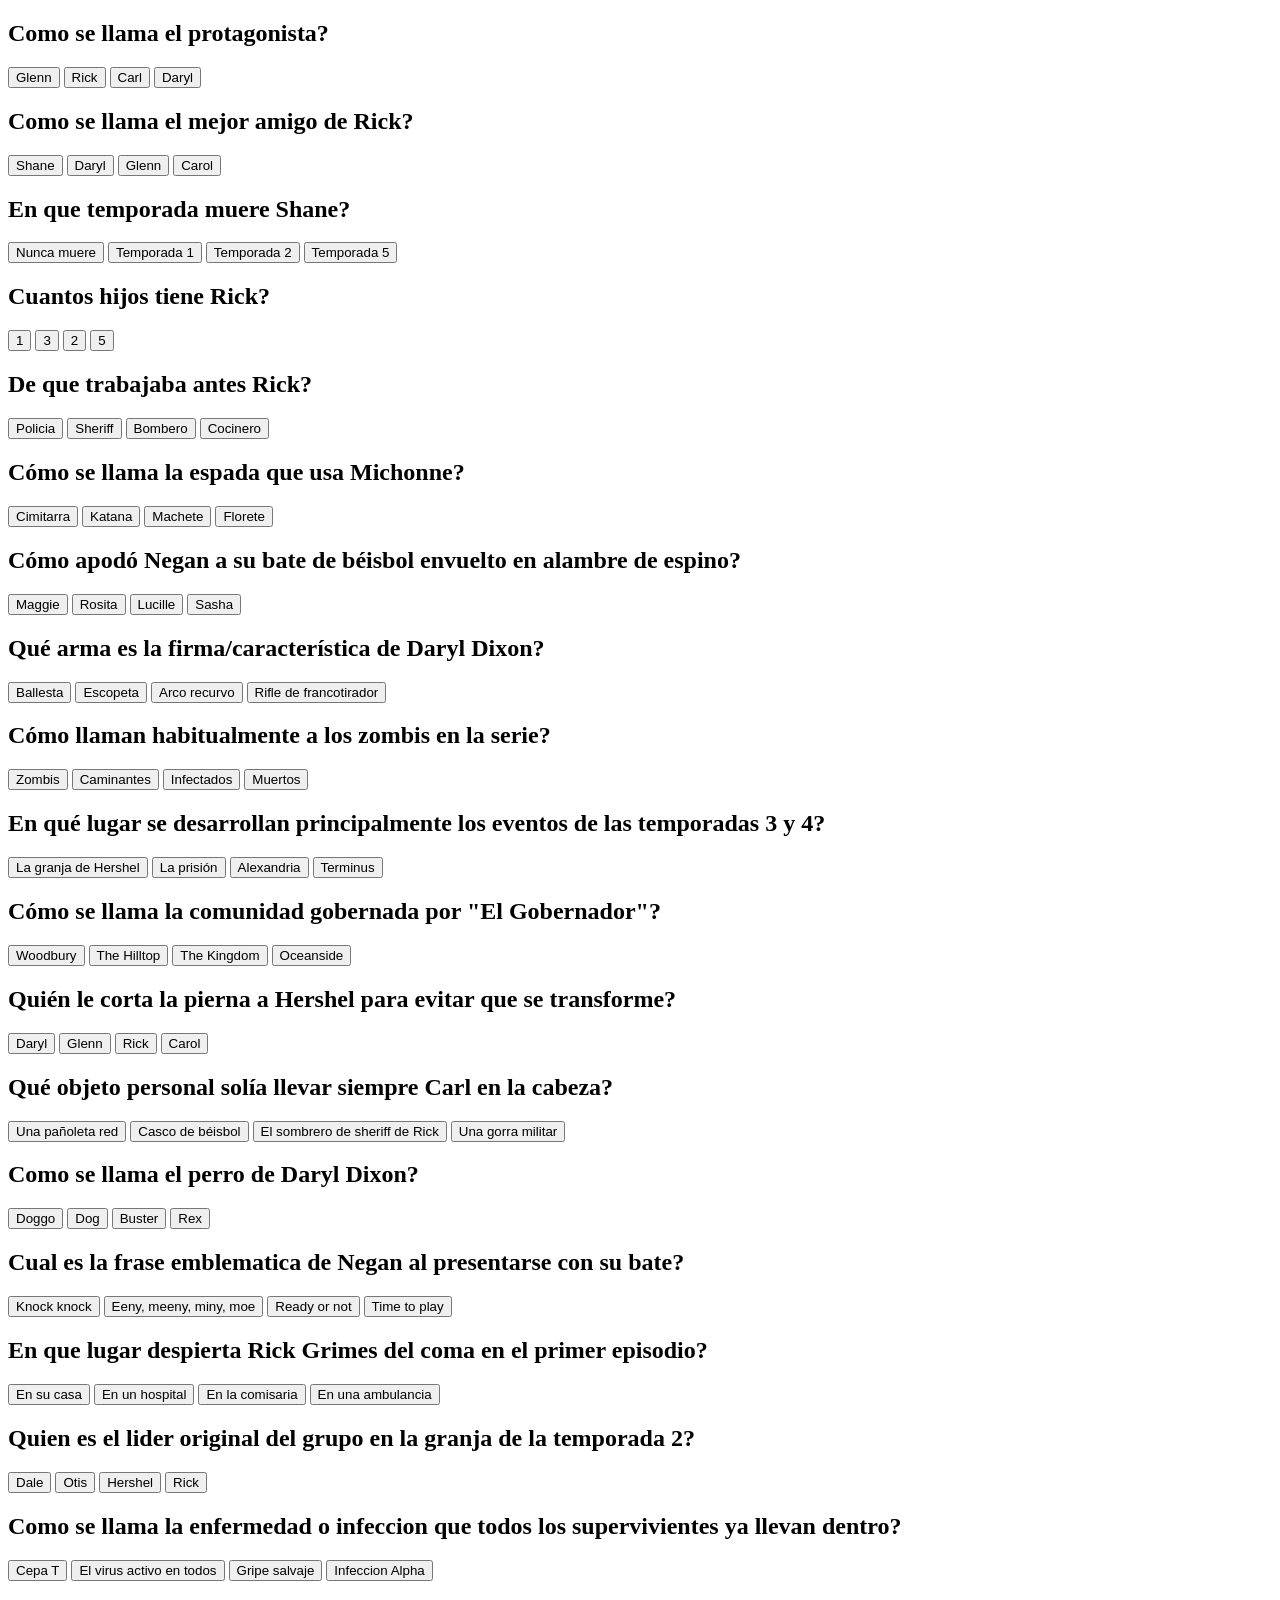
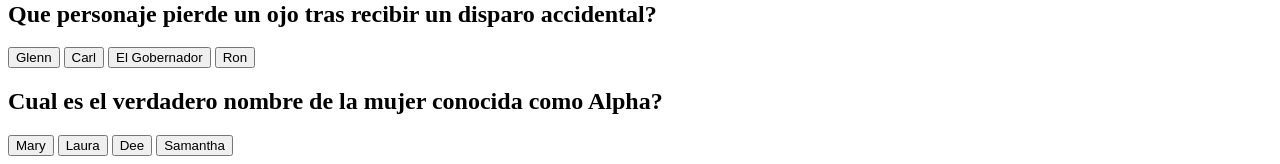
==== index.html @ d29abee8 "actuaizacion" ====
<!DOCTYPE html>
<html>
<head>
  <meta charset="UTF-8">
  <title>Trivia Simple</title>
</head>
<body>

<h2>Como se llama el protagonista?</h2>
<button onclick="responder(false)">Glenn</button>
<button onclick="responder(true)">Rick</button>
<button onclick="responder(false)">Carl</button>
<button onclick="responder(false)">Daryl</button>
<script src="furulando.js"></script>

<h2>Como se llama el mejor amigo de Rick?</h2>
<button onclick="responder(true)">Shane</button>
<button onclick="responder(false)">Daryl</button>
<button onclick="responder(false)">Glenn</button>
<button onclick="responder(false)">Carol</button>

<h2>En que temporada muere Shane?</h2>
<button onclick="responder(false)">Nunca muere</button>
<button onclick="responder(false)">Temporada 1</button>
<button onclick="responder(true)">Temporada 2</button>
<button onclick="responder(false)">Temporada 5</button>

<h2>Cuantos hijos tiene Rick?</h2>
<button onclick="responder(false)">1</button>
<button onclick="responder(true)">3</button>
<button onclick="responder(false)">2</button>
<button onclick="responder(false)">5</button>

<h2>De que trabajaba antes Rick?</h2>
<button onclick="responder(false)">Policia</button>
<button onclick="responder(true)">Sheriff</button>
<button onclick="responder(false)">Bombero</button>
<button onclick="responder(false)">Cocinero</button>

<h2>Cómo se llama la espada que usa Michonne?</h2>
<button onclick="responder(false)">Cimitarra</button>
<button onclick="responder(true)">Katana</button>
<button onclick="responder(false)">Machete</button>
<button onclick="responder(false)">Florete</button>

<h2>Cómo apodó Negan a su bate de béisbol envuelto en alambre de espino?</h2>
<button onclick="responder(false)">Maggie</button>
<button onclick="responder(false)">Rosita</button>
<button onclick="responder(true)">Lucille</button>
<button onclick="responder(false)">Sasha</button>

<h2>Qué arma es la firma/característica de Daryl Dixon?</h2>
<button onclick="responder(true)">Ballesta</button>
<button onclick="responder(false)">Escopeta</button>
<button onclick="responder(false)">Arco recurvo</button>
<button onclick="responder(false)">Rifle de francotirador</button>

<h2>Cómo llaman habitualmente a los zombis en la serie?</h2>
<button onclick="responder(false)">Zombis</button>
<button onclick="responder(true)">Caminantes</button>
<button onclick="responder(false)">Infectados</button>
<button onclick="responder(false)">Muertos</button>

<h2>En qué lugar se desarrollan principalmente los eventos de las temporadas 3 y 4?</h2>
<button onclick="responder(false)">La granja de Hershel</button>
<button onclick="responder(true)">La prisión</button>
<button onclick="responder(false)">Alexandria</button>
<button onclick="responder(false)">Terminus</button>

<h2>Cómo se llama la comunidad gobernada por "El Gobernador"?</h2>
<button onclick="responder(true)">Woodbury</button>
<button onclick="responder(false)">The Hilltop</button>
<button onclick="responder(false)">The Kingdom</button>
<button onclick="responder(false)">Oceanside</button>

<h2>Quién le corta la pierna a Hershel para evitar que se transforme?</h2>
<button onclick="responder(false)">Daryl</button>
<button onclick="responder(false)">Glenn</button>
<button onclick="responder(true)">Rick</button>
<button onclick="responder(false)">Carol</button>

<h2>Qué objeto personal solía llevar siempre Carl en la cabeza?</h2>
<button onclick="responder(false)">Una pañoleta red</button>
<button onclick="responder(false)">Casco de béisbol</button>
<button onclick="responder(true)">El sombrero de sheriff de Rick</button>
<button onclick="responder(false)">Una gorra militar</button>

<h2>Como se llama el perro de Daryl Dixon?</h2>
<button onclick="responder(false)">Doggo</button>
<button onclick="responder(true)">Dog</button>
<button onclick="responder(false)">Buster</button>
<button onclick="responder(false)">Rex</button>

<h2>Cual es la frase emblematica de Negan al presentarse con su bate?</h2>
<button onclick="responder(false)">Knock knock</button>
<button onclick="responder(true)">Eeny, meeny, miny, moe</button>
<button onclick="responder(false)">Ready or not</button>
<button onclick="responder(false)">Time to play</button>

<h2>En que lugar despierta Rick Grimes del coma en el primer episodio?</h2>
<button onclick="responder(false)">En su casa</button>
<button onclick="responder(true)">En un hospital</button>
<button onclick="responder(false)">En la comisaria</button>
<button onclick="responder(false)">En una ambulancia</button>

<h2>Quien es el lider original del grupo en la granja de la temporada 2?</h2>
<button onclick="responder(false)">Dale</button>
<button onclick="responder(false)">Otis</button>
<button onclick="responder(true)">Hershel</button>
<button onclick="responder(false)">Rick</button>

<h2>Como se llama la enfermedad o infeccion que todos los supervivientes ya llevan dentro?</h2>
<button onclick="responder(false)">Cepa T</button>
<button onclick="responder(true)">El virus activo en todos</button>
<button onclick="responder(false)">Gripe salvaje</button>
<button onclick="responder(false)">Infeccion Alpha</button>

<h2>Que personaje pierde un ojo tras recibir un disparo accidental?</h2>
<button onclick="responder(false)">Glenn</button>
<button onclick="responder(true)">Carl</button>
<button onclick="responder(false)">El Gobernador</button>
<button onclick="responder(false)">Ron</button>

<h2>Cual es el verdadero nombre de la mujer conocida como Alpha?</h2>
<button onclick="responder(false)">Mary</button>
<button onclick="responder(false)">Laura</button>
<button onclick="responder(true)">Dee</button>
<button onclick="responder(false)">Samantha</button>

</body>
</html>
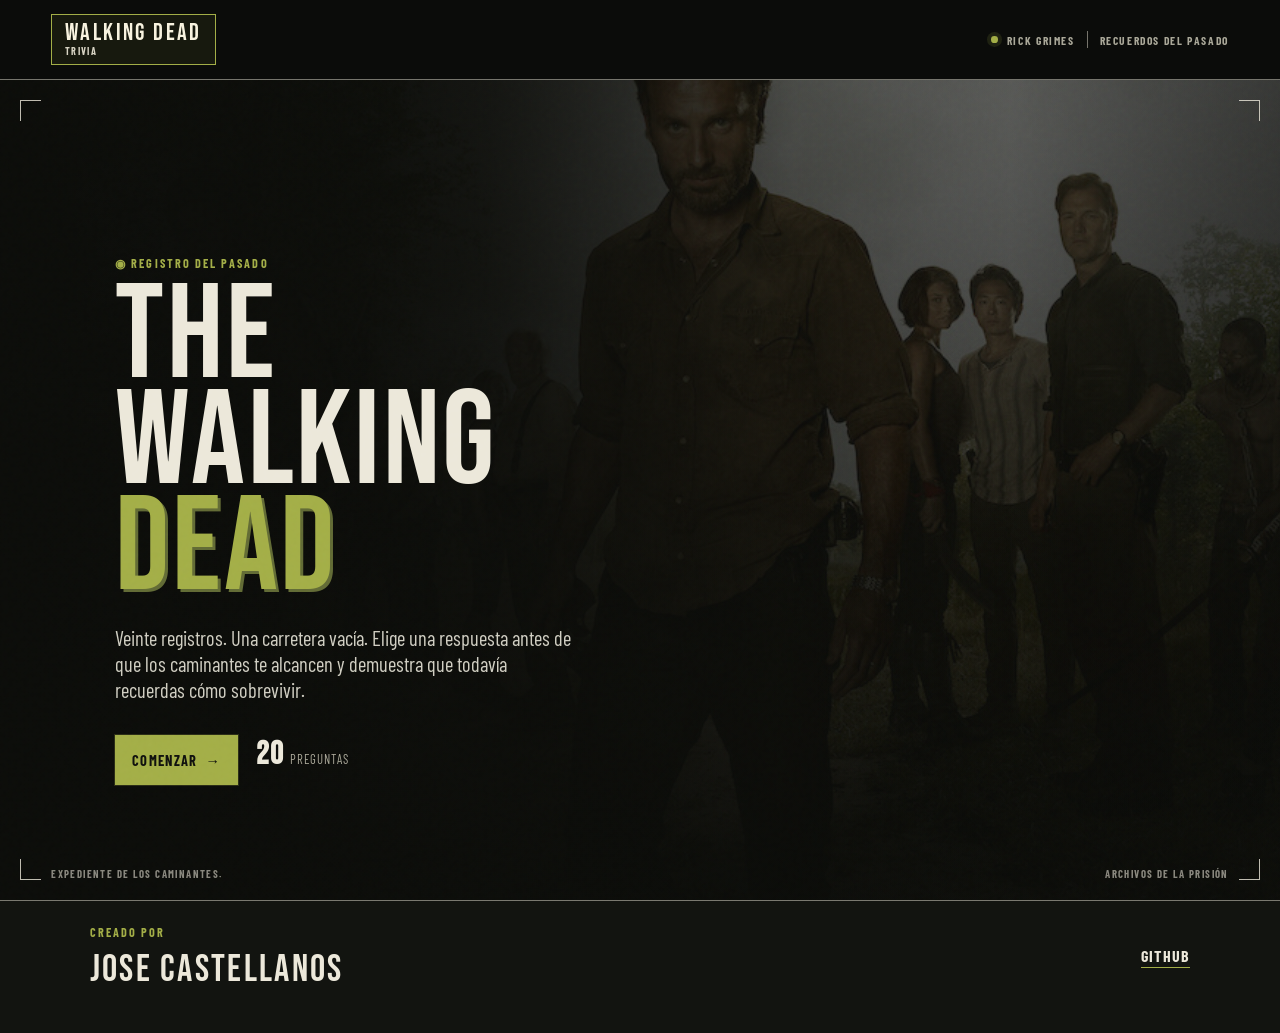
==== commit 8d02392d: "twd" ====
--- a/index.html
+++ b/index.html
@@ -1,131 +1,95 @@
-<!DOCTYPE html>
-<html>
-<head>
-  <meta charset="UTF-8">
-  <title>Trivia Simple</title>
-</head>
-<body>
+<!-- Design note: Archivo de supervivencia — experiencia oscura, editorial y táctica. -->
+<!doctype html>
+<html lang="es">
+  <head>
+    <meta charset="UTF-8" />
+    <meta name="viewport" content="width=device-width, initial-scale=1.0" />
+    <meta name="theme-color" content="#10110e" />
+    <meta name="description" content="Trivia interactiva inspirada en The Walking Dead." />
+    <link rel="preconnect" href="https://fonts.googleapis.com" />
+    <link rel="preconnect" href="https://fonts.gstatic.com" crossorigin />
+    <link href="https://fonts.googleapis.com/css2?family=Barlow+Condensed:ital,wght@0,400;0,500;0,600;0,700;1,500&family=Bebas+Neue&display=swap" rel="stylesheet" />
+    <link rel="stylesheet" href="styles.css" />
+    <title>Walking Dead Trivia</title>
+  </head>
+  <body>
+    <div class="grain" aria-hidden="true"></div>
+    <header class="topbar">
+      <button class="brand" type="button" data-action="home" aria-label="Volver a la portada">
+        <span><strong>Walking Dead</strong><small>Trivia</small></span>
+      </button>
+      <p class="signal"><i></i> Rick grimes<b></b>recuerdos del pasado</p>
+    </header>
 
-<h2>Como se llama el protagonista?</h2>
-<button onclick="responder(false)">Glenn</button>
-<button onclick="responder(true)">Rick</button>
-<button onclick="responder(false)">Carl</button>
-<button onclick="responder(false)">Daryl</button>
-<script src="furulando.js"></script>
+    <main>
+      <section id="intro" class="screen hero-screen" aria-labelledby="intro-title">
+        <!-- IMAGEN PRINCIPAL DEL INICIO: assets/img/covers/hero.jpg -->
+        <div class="hero-photo" aria-hidden="true"></div>
+        <div class="hero-overlay" aria-hidden="true"></div>
+        <div class="corner corner--tl" aria-hidden="true"></div><div class="corner corner--tr" aria-hidden="true"></div>
+        <div class="corner corner--bl" aria-hidden="true"></div><div class="corner corner--br" aria-hidden="true"></div>
+        <div class="hero-content">
+          <p class="eyebrow">◉ registro del pasado </p>
+          <h1 id="intro-title">The walking<br /><em>Dead</em></h1>
+          <p class="hero-copy">Veinte registros. Una carretera vacía. Elige una respuesta antes de que los caminantes te alcancen y demuestra que todavía recuerdas cómo sobrevivir.</p>
+          <div class="hero-actions">
+            <button class="button button--primary" type="button" data-action="start">Comenzar<span>→</span></button>
+            <p><b>20</b>preguntas</p>
+          </div>
+        </div>
+        <footer class="hero-footer"><span>Expediente de los Caminantes.</span><span>Archivos de la Prisión</span></footer>
+      </section>
 
-<h2>Como se llama el mejor amigo de Rick?</h2>
-<button onclick="responder(true)">Shane</button>
-<button onclick="responder(false)">Daryl</button>
-<button onclick="responder(false)">Glenn</button>
-<button onclick="responder(false)">Carol</button>
+      <section id="quiz" class="screen quiz-screen is-hidden" aria-live="polite" aria-labelledby="question-title">
+        <div class="progress-bar"><span>Bloque de preguntas</span><div><i id="progress-fill"></i></div><b id="progress-label">01 / 20</b></div>
+        <div class="quiz-layout">
+          <aside class="record"><span>Registro</span><b id="record-number">01</b><small>De 20</small></aside>
+          <div class="quiz-stage">
+            <div class="question-meta"><p class="eyebrow">◉ Identidad confirmada</p><p id="timer" class="timer">◷ <b>30</b></p></div>
+            <h2 id="question-title">Cargando registro...</h2>
+            <p class="instruction">Elige correctamente, si te equivocas los caminantes te alcanzarán.</p>
+            <div id="answers" class="answers"></div>
+            <div id="feedback" class="feedback is-hidden" role="status"></div>
+          </div>
+        </div>
+      </section>
 
-<h2>En que temporada muere Shane?</h2>
-<button onclick="responder(false)">Nunca muere</button>
-<button onclick="responder(false)">Temporada 1</button>
-<button onclick="responder(true)">Temporada 2</button>
-<button onclick="responder(false)">Temporada 5</button>
+      <section id="results" class="screen results-screen is-hidden" aria-labelledby="results-title">
+        <!-- IMAGEN DE RESULTADOS: assets/img/covers/results.jpg -->
+        <div class="results-photo" aria-hidden="true"></div>
+        <div class="results-overlay" aria-hidden="true"></div>
+        <div class="results-summary">
+          <p class="eyebrow">◉ Expediente cerrado</p>
+          <h2 id="results-title">Resultado<br /><em>registrado.</em></h2>
+          <p id="result-message" class="result-message"></p>
+          <p class="result-score"><b id="final-score">0</b><span> / 20</span></p>
+          <button class="button button--primary" type="button" data-action="start">Jugar de nuevo <span>↻</span></button>
+        </div>
+        <article class="report-card" aria-label="Tabla de puntos">
+          <header><strong>Tabla de puntos</strong><small>Resumen de ruta</small></header>
+          <dl>
+            <div><dt>Respuestas correctas</dt><dd id="correct-count" class="olive">0</dd></div>
+            <div><dt>Intentos incorrectos</dt><dd id="wrong-count" class="rust">0</dd></div>
+            <div><dt>Precisión de ruta</dt><dd id="accuracy">0%</dd></div>
+            <div><dt>Clasificación</dt><dd id="rank">Recluta</dd></div>
+          </dl>
+        </article>
+      </section>
 
-<h2>Cuantos hijos tiene Rick?</h2>
-<button onclick="responder(false)">1</button>
-<button onclick="responder(true)">3</button>
-<button onclick="responder(false)">2</button>
-<button onclick="responder(false)">5</button>
+ 
 
-<h2>De que trabajaba antes Rick?</h2>
-<button onclick="responder(false)">Policia</button>
-<button onclick="responder(true)">Sheriff</button>
-<button onclick="responder(false)">Bombero</button>
-<button onclick="responder(false)">Cocinero</button>
+    <footer class="site-footer">
+      <div class="site-footer__inner">
+        <div>
+          <p class="eyebrow">Creado por</p>
+          <h3>Jose Castellanos</h3>
+        </div>
+        <div class="site-footer__links">
+          <a href="https://github.com/joseckim" target="_blank" rel="noreferrer">GitHub</a>
+        </div>
+      </div>
+    </footer>
 
-<h2>Cómo se llama la espada que usa Michonne?</h2>
-<button onclick="responder(false)">Cimitarra</button>
-<button onclick="responder(true)">Katana</button>
-<button onclick="responder(false)">Machete</button>
-<button onclick="responder(false)">Florete</button>
-
-<h2>Cómo apodó Negan a su bate de béisbol envuelto en alambre de espino?</h2>
-<button onclick="responder(false)">Maggie</button>
-<button onclick="responder(false)">Rosita</button>
-<button onclick="responder(true)">Lucille</button>
-<button onclick="responder(false)">Sasha</button>
-
-<h2>Qué arma es la firma/característica de Daryl Dixon?</h2>
-<button onclick="responder(true)">Ballesta</button>
-<button onclick="responder(false)">Escopeta</button>
-<button onclick="responder(false)">Arco recurvo</button>
-<button onclick="responder(false)">Rifle de francotirador</button>
-
-<h2>Cómo llaman habitualmente a los zombis en la serie?</h2>
-<button onclick="responder(false)">Zombis</button>
-<button onclick="responder(true)">Caminantes</button>
-<button onclick="responder(false)">Infectados</button>
-<button onclick="responder(false)">Muertos</button>
-
-<h2>En qué lugar se desarrollan principalmente los eventos de las temporadas 3 y 4?</h2>
-<button onclick="responder(false)">La granja de Hershel</button>
-<button onclick="responder(true)">La prisión</button>
-<button onclick="responder(false)">Alexandria</button>
-<button onclick="responder(false)">Terminus</button>
-
-<h2>Cómo se llama la comunidad gobernada por "El Gobernador"?</h2>
-<button onclick="responder(true)">Woodbury</button>
-<button onclick="responder(false)">The Hilltop</button>
-<button onclick="responder(false)">The Kingdom</button>
-<button onclick="responder(false)">Oceanside</button>
-
-<h2>Quién le corta la pierna a Hershel para evitar que se transforme?</h2>
-<button onclick="responder(false)">Daryl</button>
-<button onclick="responder(false)">Glenn</button>
-<button onclick="responder(true)">Rick</button>
-<button onclick="responder(false)">Carol</button>
-
-<h2>Qué objeto personal solía llevar siempre Carl en la cabeza?</h2>
-<button onclick="responder(false)">Una pañoleta red</button>
-<button onclick="responder(false)">Casco de béisbol</button>
-<button onclick="responder(true)">El sombrero de sheriff de Rick</button>
-<button onclick="responder(false)">Una gorra militar</button>
-
-<h2>Como se llama el perro de Daryl Dixon?</h2>
-<button onclick="responder(false)">Doggo</button>
-<button onclick="responder(true)">Dog</button>
-<button onclick="responder(false)">Buster</button>
-<button onclick="responder(false)">Rex</button>
-
-<h2>Cual es la frase emblematica de Negan al presentarse con su bate?</h2>
-<button onclick="responder(false)">Knock knock</button>
-<button onclick="responder(true)">Eeny, meeny, miny, moe</button>
-<button onclick="responder(false)">Ready or not</button>
-<button onclick="responder(false)">Time to play</button>
-
-<h2>En que lugar despierta Rick Grimes del coma en el primer episodio?</h2>
-<button onclick="responder(false)">En su casa</button>
-<button onclick="responder(true)">En un hospital</button>
-<button onclick="responder(false)">En la comisaria</button>
-<button onclick="responder(false)">En una ambulancia</button>
-
-<h2>Quien es el lider original del grupo en la granja de la temporada 2?</h2>
-<button onclick="responder(false)">Dale</button>
-<button onclick="responder(false)">Otis</button>
-<button onclick="responder(true)">Hershel</button>
-<button onclick="responder(false)">Rick</button>
-
-<h2>Como se llama la enfermedad o infeccion que todos los supervivientes ya llevan dentro?</h2>
-<button onclick="responder(false)">Cepa T</button>
-<button onclick="responder(true)">El virus activo en todos</button>
-<button onclick="responder(false)">Gripe salvaje</button>
-<button onclick="responder(false)">Infeccion Alpha</button>
-
-<h2>Que personaje pierde un ojo tras recibir un disparo accidental?</h2>
-<button onclick="responder(false)">Glenn</button>
-<button onclick="responder(true)">Carl</button>
-<button onclick="responder(false)">El Gobernador</button>
-<button onclick="responder(false)">Ron</button>
-
-<h2>Cual es el verdadero nombre de la mujer conocida como Alpha?</h2>
-<button onclick="responder(false)">Mary</button>
-<button onclick="responder(false)">Laura</button>
-<button onclick="responder(true)">Dee</button>
-<button onclick="responder(false)">Samantha</button>
-
-</body>
+    <script src="furulando.js"></script>
+  </body>
 </html>
--- a/styles.css
+++ b/styles.css
@@ -0,0 +1,94 @@
+/* Design note: Archivo de supervivencia — carbón, marfil, oliva de rastreo y rojo óxido. */
+:root {
+  --ink: #10110e;
+  --ink-soft: #171914;
+  --paper: #ece8da;
+  --muted: #aaa899;
+  --olive: #a3ae47;
+  --olive-deep: #626b35;
+  --rust: #b63a31;
+  --line: rgba(236, 232, 218, 0.22);
+  --line-strong: rgba(236, 232, 218, 0.48);
+  --ease: cubic-bezier(.23, 1, .32, 1);
+}
+
+* { box-sizing: border-box; }
+html { background: var(--ink); }
+body { min-width: 320px; margin: 0; color: var(--paper); font-family: "Barlow Condensed", Arial, sans-serif; background: var(--ink); overflow-x: hidden; }
+button { font: inherit; cursor: pointer; }
+button:focus-visible { outline: 2px solid var(--olive); outline-offset: 4px; }
+.is-hidden { display: none !important; }
+.grain { position: fixed; z-index: 5; inset: 0; pointer-events: none; opacity: .13; background-image: url("data:image/svg+xml,%3Csvg viewBox='0 0 200 200' xmlns='http://www.w3.org/2000/svg'%3E%3Cfilter id='n'%3E%3CfeTurbulence type='fractalNoise' baseFrequency='.9' numOctaves='3' stitchTiles='stitch'/%3E%3C/filter%3E%3Crect width='100%25' height='100%25' filter='url(%23n)' opacity='.7'/%3E%3C/svg%3E"); mix-blend-mode: soft-light; }
+
+/* =========================
+   Layout base / topbar
+   ========================= */
+.topbar { position: relative; z-index: 10; display: flex; align-items: center; justify-content: space-between; min-height: 5rem; padding: .75rem clamp(1rem, 4vw, 4rem); border-bottom: 1px solid var(--line-strong); background: rgba(11, 12, 10, .92); }
+.brand { display: flex; gap: .75rem; align-items: center; padding: .45rem .8rem; border: 1px solid var(--olive); color: var(--paper); text-align: left; background: rgba(163,174,71,.08); }
+.brand span { display: grid; gap: .08rem; text-transform: uppercase; }
+.brand strong, .brand small { font-weight: 400; letter-spacing: .1em; }
+.brand strong { font-family: "Bebas Neue", Impact, sans-serif; font-size: 1.5rem; line-height: .9; color: #f8f3df; }
+.brand small { color: #d8d4c4; font-size: .64rem; font-weight: 700; letter-spacing: .13em; }
+.signal { display: flex; gap: .55rem; align-items: center; margin: 0; color: var(--muted); font-size: .72rem; font-weight: 700; letter-spacing: .14em; text-transform: uppercase; }
+.signal i { width: .42rem; height: .42rem; border-radius: 50%; background: var(--olive); box-shadow: 0 0 0 .25rem rgba(163,174,71,.13); }
+.signal b { width: 1px; height: 1.1rem; margin: 0 .2rem; background: var(--line-strong); }
+
+.screen { animation: enter .4s var(--ease) both; }
+
+/* =========================
+   Home / hero
+   ========================= */
+.hero-screen { position: relative; display: grid; min-height: min(52rem, calc(100vh - 5rem)); isolation: isolate; overflow: hidden; background: linear-gradient(135deg, #151611 0%, #1b1d18 36%, #0f100d 100%); }
+.hero-photo, .results-photo { position: absolute; z-index: -3; inset: 0; width: 100%; height: 100%; }
+.hero-photo {
+  background:
+    linear-gradient(90deg, rgba(9,10,8,.9) 0%, rgba(9,10,8,.8) 28%, rgba(9,10,8,.25) 62%, rgba(9,10,8,.58) 100%),
+    linear-gradient(180deg, rgba(38,41,35,.35), rgba(9,10,8,.8)),
+    url("assets/img/heroes/AAAABUYCU01l0MeEjmAiIsRJDoxhExWvST109zlfcpZGE9gemn8fs_ISMaW-7TEhpJYPS_LjR_erXmEzQ2VQyfhxIz_xy7MElRfM-k1f.jpg") center/cover no-repeat;
+}
+.hero-overlay { position: absolute; z-index: -2; inset: 0; background: linear-gradient(90deg, rgba(12,13,10,.98), rgba(12,13,10,.83) 38%, rgba(12,13,10,.22) 79%, rgba(12,13,10,.38)), linear-gradient(0deg, rgba(12,13,10,.78), transparent 50%); }
+.hero-content { align-self: end; width: min(43rem, 100%); padding: clamp(3rem, 9vw, 8rem) clamp(1.25rem, 9vw, 9rem) clamp(5.25rem, 9vw, 8rem); }
+.eyebrow { display: inline-flex; gap: .45rem; align-items: center; margin: 0; color: var(--olive); font-size: .76rem; font-weight: 700; letter-spacing: .17em; text-transform: uppercase; }
+.hero-content h1, .results-summary h2, .restart-strip h2 { margin: .8rem 0 1rem; font-family: "Bebas Neue", Impact, sans-serif; font-weight: 400; line-height: .79; letter-spacing: .02em; text-transform: uppercase; }
+.hero-content h1 { font-size: clamp(4.5rem, 10.5vw, 9.5rem); }
+h1 em, h2 em { color: var(--olive); font-style: normal; text-shadow: 3px 3px 0 var(--olive-deep); }
+.hero-copy { max-width: 34rem; margin: 1.5rem 0 2rem; color: #d0cec2; font-size: clamp(1.1rem, 1.6vw, 1.35rem); line-height: 1.25; }
+.hero-actions { display: flex; flex-wrap: wrap; gap: 1.1rem; align-items: center; }
+.hero-actions p { max-width: 12rem; margin: 0; color: var(--muted); font-size: .8rem; line-height: 1.2; letter-spacing: .08em; text-transform: uppercase; }
+.hero-actions p b { display: inline-block; margin-right: .35rem; color: var(--paper); font-family: "Bebas Neue", Impact, sans-serif; font-size: 2rem; line-height: 0; }
+.button { display: inline-flex; gap: .5rem; align-items: center; justify-content: center; min-height: 3.1rem; padding: .6rem 1rem; border: 1px solid var(--olive); border-radius: 0; font-size: .9rem; font-weight: 700; letter-spacing: .09em; text-transform: uppercase; transition: transform .16s var(--ease), background .16s var(--ease), color .16s var(--ease); }
+.button--primary { color: var(--ink); background: var(--olive); box-shadow: 0 0 0 1px rgba(163,174,71,.2); }.button--primary:hover { background: #c4d452; transform: translateY(-2px); }.button:active { transform: scale(.97); }
+.button--outline { color: var(--paper); border-color: var(--line-strong); background: rgba(255,255,255,.02); }.button--outline:hover { color: var(--ink); border-color: var(--olive); background: var(--olive); }
+.hero-footer { position: absolute; right: clamp(1.25rem,4vw,4rem); bottom: 1.25rem; left: clamp(1.25rem,4vw,4rem); display: flex; justify-content: space-between; gap: 1rem; color: rgba(236,232,218,.56); font-size: .67rem; font-weight: 700; letter-spacing: .13em; text-transform: uppercase; }
+.corner { position: absolute; z-index: 2; width: 1.3rem; height: 1.3rem; border-color: var(--olive); opacity: .8; }.corner--tl { top:1.25rem;left:1.25rem;border-top:1px solid;border-left:1px solid;}.corner--tr{top:1.25rem;right:1.25rem;border-top:1px solid;border-right:1px solid;}.corner--bl{bottom:1.25rem;left:1.25rem;border-bottom:1px solid;border-left:1px solid;}.corner--br{right:1.25rem;bottom:1.25rem;border-right:1px solid;border-bottom:1px solid;}
+
+/* =========================
+   Quiz / game
+   ========================= */
+.quiz-screen { min-height: 43rem; padding: clamp(1.25rem,4vw,3rem) clamp(1.25rem,7vw,7rem) clamp(3rem,7vw,6rem); background: linear-gradient(135deg,#202218,#131410 57%,#22241a); }
+.progress-bar { display: grid; grid-template-columns: auto 1fr auto; gap: 1rem; align-items: center; color: var(--muted); font-size: .7rem; font-weight: 700; letter-spacing: .15em; text-transform: uppercase; }.progress-bar div { height: 3px; overflow: hidden; background: rgba(236,232,218,.14); }.progress-bar i { display: block; height: 100%; background: var(--olive); transition: width .3s var(--ease); }
+.quiz-layout { display: grid; grid-template-columns: 8rem minmax(0,1fr); gap: clamp(2rem,7vw,8rem); max-width: 75rem; margin: clamp(3rem,7vw,6rem) auto 0; }.record { display: flex; flex-direction: column; align-items: flex-start; padding-top: .5rem; border-top: 1px solid var(--line-strong); color: var(--muted); text-transform: uppercase; }.record span,.record small { font-size: .7rem; font-weight:700;letter-spacing:.13em; }.record b { color:var(--olive);font-family:"Bebas Neue",Impact,sans-serif;font-size:clamp(4rem,8vw,6.5rem);font-weight:400;line-height:.85; }.quiz-stage { max-width:54rem; }.question-meta{display:flex;justify-content:space-between;gap:1rem;align-items:center;}.timer{display:flex;gap:.35rem;align-items:center;margin:0;color:var(--olive);font-size:.9rem;letter-spacing:.1em;}.timer b{min-width:2.4ch;color:var(--paper);font-family:"Bebas Neue",Impact,sans-serif;font-size:1.5rem;font-weight:400;line-height:1;}.timer--urgent{color:var(--rust);animation:pulse .7s ease-in-out infinite alternate;}
+.quiz-stage h2 { max-width: 17ch; margin: 1.5rem 0 .9rem; font-family:"Bebas Neue",Impact,sans-serif;font-size:clamp(3rem,6vw,5.6rem);font-weight:400;line-height:.86;letter-spacing:.015em;text-transform:uppercase; }.instruction { margin:0;color:var(--muted);font-size:1rem;font-style:italic; }.answers{display:grid;grid-template-columns:repeat(2,minmax(0,1fr));gap:.75rem;margin-top:2.25rem;}.answer{position:relative;display:flex;gap:.75rem;align-items:center;min-height:5.4rem;padding:1rem 3.25rem 1rem 1.1rem;overflow:hidden;border:1px solid var(--line-strong);border-radius:0;color:var(--paper);text-align:left;background:rgba(10,11,9,.28);transition:border-color .15s var(--ease),background .15s var(--ease),transform .15s var(--ease);}.answer:hover:not(:disabled){border-color:var(--olive);background:rgba(163,174,71,.08);transform:translateY(-2px);}.answer:disabled{cursor:default;}.answer-key{display:grid;flex:0 0 auto;width:1.7rem;height:1.7rem;place-items:center;border:1px solid currentColor;color:var(--olive);font-family:"Bebas Neue",Impact,sans-serif;font-size:1.1rem;}.answer-text{font-size:clamp(1rem,1.8vw,1.25rem);font-weight:600;line-height:1.1;}.answer-icon{position:absolute;right:1rem;font-size:1.2rem;}.answer--correct{border-color:var(--olive);color:#f4f7de;background:rgba(99,121,42,.52);}.answer--correct .answer-key{color:#f4f7de;}.answer--wrong{border-color:var(--rust);color:#f7d4ce;background:rgba(182,58,49,.42);}.answer--wrong .answer-key{color:#f7d4ce;}
+.feedback{display:flex;gap:.7rem;align-items:center;margin-top:1.25rem;padding:.8rem .9rem;border-left:3px solid;font-size:1rem;line-height:1.1;}.feedback span{flex:1;}.feedback--correct{border-color:var(--olive);color:#e6ebc7;background:rgba(99,121,42,.2);}.feedback--wrong{border-color:var(--rust);color:#f1c5bf;background:rgba(182,58,49,.15);}.feedback--timeout{border-color:#e4ad3e;color:#f2dfb4;background:rgba(181,133,37,.15);}.feedback .button{min-height:2.3rem;padding:.35rem .6rem;margin-left:auto;font-size:.72rem;}
+
+.results-screen{position:relative;display:grid;grid-template-columns:minmax(0,1fr) minmax(20rem,.8fr);min-height:43rem;isolation:isolate;overflow:hidden;}.results-photo{z-index:-3;filter:grayscale(100%) sepia(23%) contrast(1.1) brightness(.55);background:url("assets/img/heroes/images%20(3).jpg") center/cover no-repeat;}.results-overlay{position:absolute;z-index:-2;inset:0;background:linear-gradient(90deg,rgba(14,15,12,.94),rgba(14,15,12,.75) 55%,rgba(14,15,12,.78));}.results-summary{align-self:center;padding:clamp(3rem,9vw,8rem);}.results-summary h2{font-size:clamp(4.25rem,9vw,8rem);}.result-message{margin:.4rem 0 1.5rem;color:var(--muted);font-size:1.2rem;}.result-score{display:flex;gap:.4rem;align-items:baseline;margin-bottom:2rem;}.result-score b{color:var(--olive);font-family:"Bebas Neue",Impact,sans-serif;font-size:clamp(5rem,11vw,9rem);font-weight:400;line-height:.75;text-shadow:3px 3px 0 var(--olive-deep);}.result-score span{color:var(--paper);font-family:"Bebas Neue",Impact,sans-serif;font-size:2rem;letter-spacing:.08em;}.report-card{align-self:center;margin-right:clamp(1.25rem,6vw,5rem);border:1px solid var(--line-strong);background:rgba(12,13,10,.74);backdrop-filter:blur(5px);}.report-card header{display:flex;justify-content:space-between;gap:1rem;padding:1rem 1.25rem;border-bottom:1px solid var(--line-strong);color:var(--olive);font-family:"Bebas Neue",Impact,sans-serif;font-size:1.6rem;letter-spacing:.08em;text-transform:uppercase;}.report-card header small{align-self:center;color:var(--muted);font-family:"Barlow Condensed",Arial,sans-serif;font-size:.64rem;font-weight:700;letter-spacing:.12em;}.report-card dl{margin:0;padding:.2rem 1.25rem;}.report-card dl div{display:flex;justify-content:space-between;gap:1rem;padding:1rem 0;border-bottom:1px solid var(--line);}.report-card dl div:last-child{border-bottom:0;}.report-card dt{color:var(--muted);font-size:.9rem;font-weight:600;letter-spacing:.05em;text-transform:uppercase;}.report-card dd{margin:0;color:var(--paper);font-family:"Bebas Neue",Impact,sans-serif;font-size:1.45rem;letter-spacing:.06em;}.olive{color:var(--olive)!important;}.rust{color:var(--rust)!important;}
+.restart-strip{display:grid;grid-template-columns:9rem minmax(0,1fr) auto;gap:1.5rem;align-items:center;padding:1.4rem clamp(1.25rem,7vw,7rem);border-top:1px solid var(--line-strong);background:#161712;}.strip-cover{width:9rem;height:7rem;border:1px solid var(--line-strong);background:url("assets/img/heroes/The%20Walking%20Dead%20Logo.jpg") center/cover no-repeat;filter:grayscale(75%) sepia(18%);}.restart-strip h2{margin:.2rem 0 .25rem;font-size:2.3rem;line-height:.85;}.restart-strip div>p:not(.eyebrow){margin:0;color:var(--muted);font-size:1rem;}
+/* =========================
+   Result screen / finish strip
+   ========================= */
+.results-screen{position:relative;display:grid;grid-template-columns:minmax(0,1fr) minmax(20rem,.8fr);min-height:43rem;isolation:isolate;overflow:hidden;}.results-photo{z-index:-3;filter:grayscale(100%) sepia(23%) contrast(1.1) brightness(.55);background:url("assets/img/heroes/images%20(3).jpg") center/cover no-repeat;}.results-overlay{position:absolute;z-index:-2;inset:0;background:linear-gradient(90deg,rgba(14,15,12,.94),rgba(14,15,12,.75) 55%,rgba(14,15,12,.78));}.results-summary{align-self:center;padding:clamp(3rem,9vw,8rem);}.results-summary h2{font-size:clamp(4.25rem,9vw,8rem);}.result-message{margin:.4rem 0 1.5rem;color:var(--muted);font-size:1.2rem;}.result-score{display:flex;gap:.4rem;align-items:baseline;margin-bottom:2rem;}.result-score b{color:var(--olive);font-family:"Bebas Neue",Impact,sans-serif;font-size:clamp(5rem,11vw,9rem);font-weight:400;line-height:.75;text-shadow:3px 3px 0 var(--olive-deep);}.result-score span{color:var(--paper);font-family:"Bebas Neue",Impact,sans-serif;font-size:2rem;letter-spacing:.08em;}.report-card{align-self:center;margin-right:clamp(1.25rem,6vw,5rem);border:1px solid var(--line-strong);background:rgba(12,13,10,.74);backdrop-filter:blur(5px);}.report-card header{display:flex;justify-content:space-between;gap:1rem;padding:1rem 1.25rem;border-bottom:1px solid var(--line-strong);color:var(--olive);font-family:"Bebas Neue",Impact,sans-serif;font-size:1.6rem;letter-spacing:.08em;text-transform:uppercase;}.report-card header small{align-self:center;color:var(--muted);font-family:"Barlow Condensed",Arial,sans-serif;font-size:.64rem;font-weight:700;letter-spacing:.12em;}.report-card dl{margin:0;padding:.2rem 1.25rem;}.report-card dl div{display:flex;justify-content:space-between;gap:1rem;padding:1rem 0;border-bottom:1px solid var(--line);}.report-card dl div:last-child{border-bottom:0;}.report-card dt{color:var(--muted);font-size:.9rem;font-weight:600;letter-spacing:.05em;text-transform:uppercase;}.report-card dd{margin:0;color:var(--paper);font-family:"Bebas Neue",Impact,sans-serif;font-size:1.45rem;}
+.restart-strip{display:grid;grid-template-columns:9rem minmax(0,1fr) auto;gap:1.5rem;align-items:center;padding:1.4rem clamp(1.25rem,7vw,7rem);border-top:1px solid var(--line-strong);background:#161712;}.strip-cover{width:9rem;height:7rem;border:1px solid var(--line-strong);background:url("assets/img/heroes/The%20Walking%20Dead%20Logo.jpg") center/cover no-repeat;filter:grayscale(75%) sepia(18%);}.restart-strip h2{margin:.2rem 0 .25rem;font-size:2.3rem;line-height:.85;}.restart-strip div>p:not(.eyebrow){margin:0;color:var(--muted);font-size:1rem;}
+
+/* =========================
+   Animations / responsive
+   ========================= */
+.site-footer { padding: 1.25rem clamp(1.25rem, 7vw, 7rem) 2.5rem; border-top: 1px solid var(--line-strong); background: #121410; }
+.site-footer__inner { display: flex; align-items: center; justify-content: space-between; gap: 1rem; max-width: 1200px; margin: 0 auto; }
+.site-footer h3 { margin: .35rem 0 0; font-family: "Bebas Neue", Impact, sans-serif; font-size: clamp(2rem, 3vw, 2.6rem); font-weight: 400; letter-spacing: .06em; text-transform: uppercase; }
+.site-footer__links { display: flex; flex-wrap: wrap; gap: .9rem; }
+.site-footer__links a { color: var(--paper); text-decoration: none; border-bottom: 1px solid var(--olive); padding-bottom: .15rem; font-weight: 700; letter-spacing: .08em; text-transform: uppercase; }
+.site-footer__links a:hover { color: var(--olive); }
+
+@keyframes enter{from{opacity:0;transform:translateY(10px)}to{opacity:1;transform:translateY(0)}}@keyframes pulse{from{opacity:1}to{opacity:.55}}
+@media(max-width:760px){.topbar{min-height:4.5rem;flex-wrap:wrap;gap:.75rem}.brand{max-width:100%}.signal{display:none}.hero-screen{min-height:39rem}.hero-overlay{background:linear-gradient(0deg,rgba(12,13,10,.96) 12%,rgba(12,13,10,.32) 100%)}.hero-content{padding-bottom:4.5rem}.hero-footer{display:none}.quiz-layout{grid-template-columns:1fr;gap:1.5rem}.record{display:flex;flex-direction:row;gap:.7rem;align-items:baseline;padding-top:.65rem}.record b{font-size:2.5rem}.answers{grid-template-columns:1fr}.feedback{align-items:flex-start;flex-wrap:wrap}.feedback .button{margin-left:1.5rem}.results-screen{grid-template-columns:1fr}.results-summary{padding-bottom:3rem}.report-card{margin:0 1.25rem 3rem}.restart-strip{grid-template-columns:5.5rem minmax(0,1fr);gap:1rem}.strip-cover{width:5.5rem;height:6.5rem}.restart-strip .button{grid-column:1/-1;width:100%}.site-footer__inner{flex-direction:column;align-items:flex-start}.site-footer__links{width:100%;justify-content:flex-start}}@media(max-width:520px){.hero-actions{flex-direction:column;align-items:flex-start}.hero-actions p{max-width:none}.button{width:100%;justify-content:center}}@media(max-width:420px){.topbar{padding-inline:1rem}.hero-content h1{font-size:4.5rem}.quiz-screen{padding-right:1rem;padding-left:1rem}.progress-bar{gap:.55rem;font-size:.6rem}.quiz-stage h2{font-size:3rem}.report-card header{align-items:baseline;flex-direction:column;gap:.15rem}.site-footer{padding-inline:1rem}}
+@media(prefers-reduced-motion:reduce){*,*::before,*::after{scroll-behavior:auto!important;animation-duration:.01ms!important;animation-iteration-count:1!important;transition-duration:.01ms!important}}
